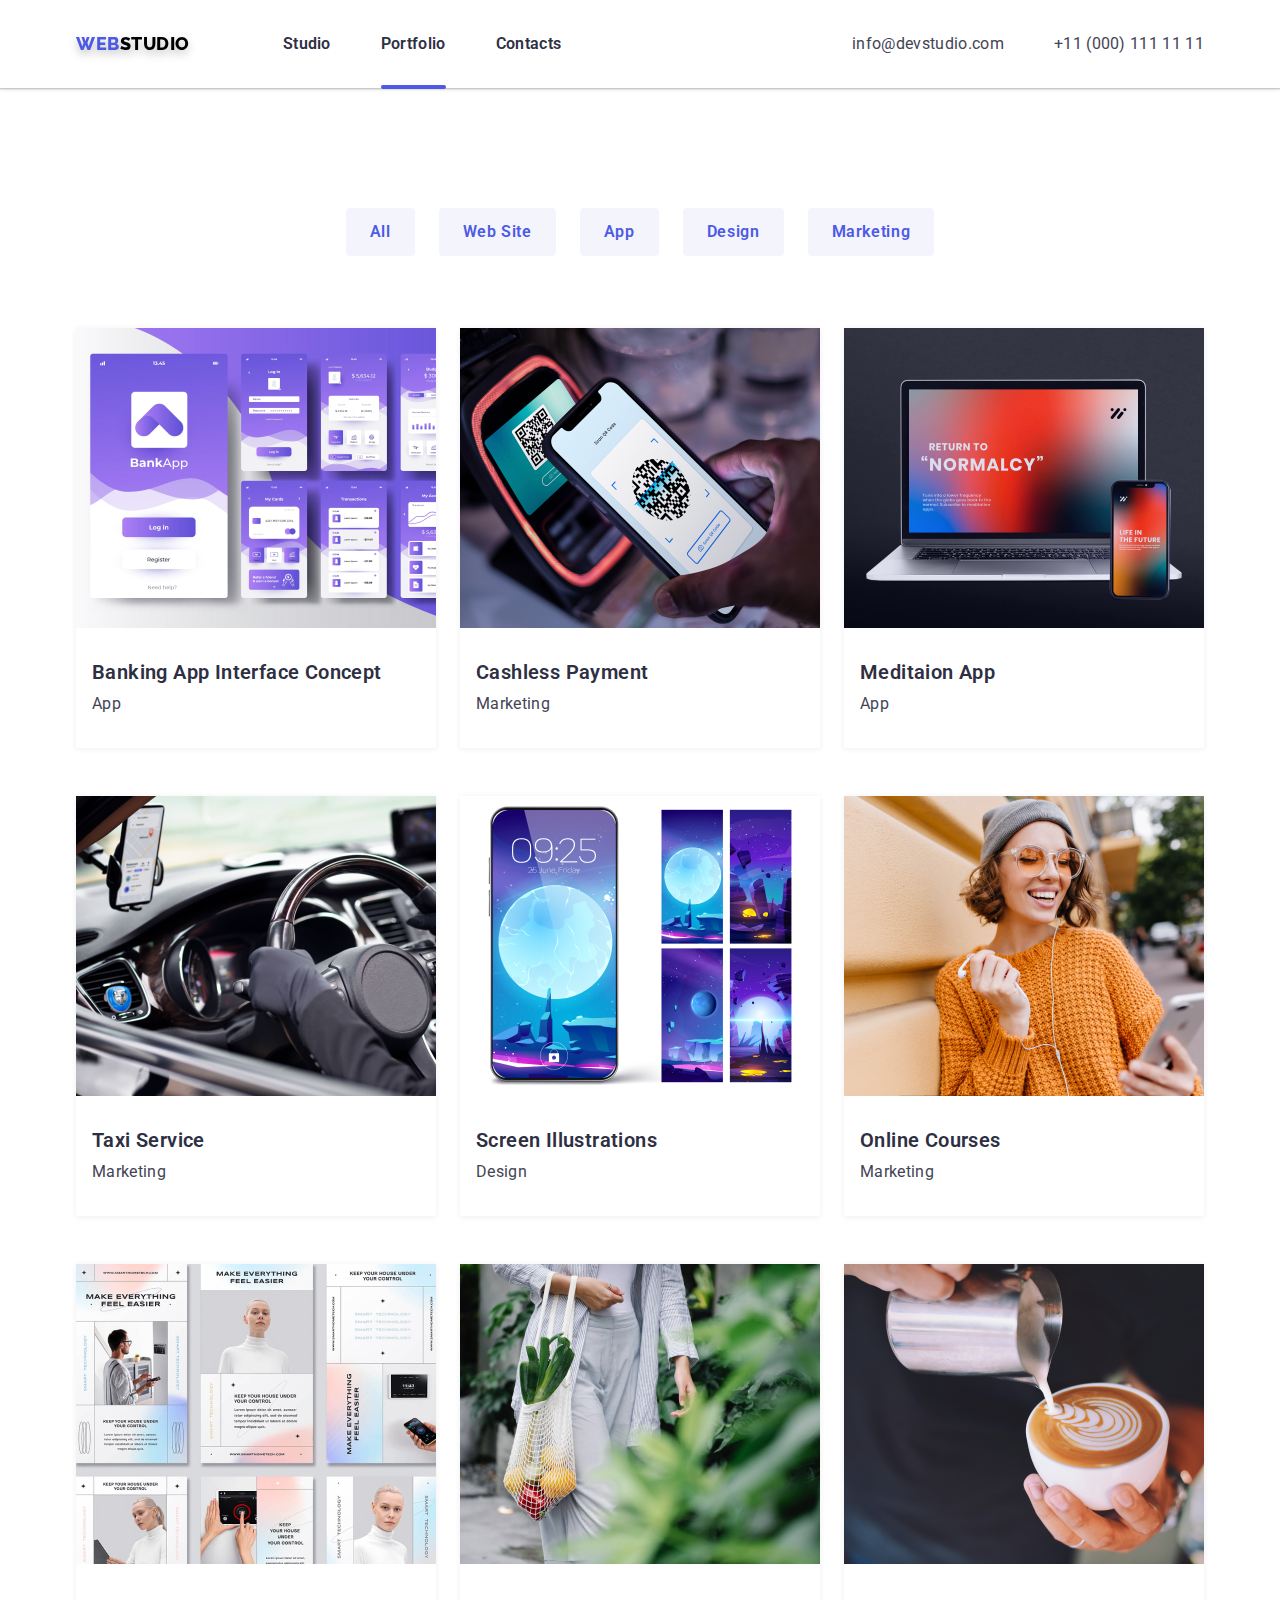
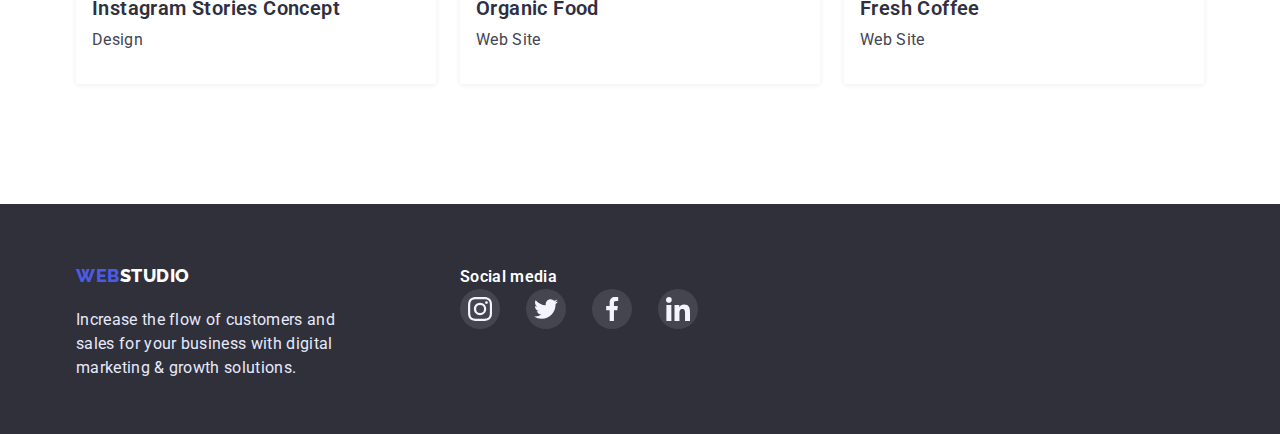
==== portfolio.html @ e04bff32 "nav color" ====
<!DOCTYPE html>
<html lang="uk">

<head>
    <meta charset="UTF-8">
    <meta http-equiv="X-UA-Compatible" content="IE=edge">
    <meta name="viewport" content="width=device-width, initial-scale=1.0">
    <title>Document</title>
    <link rel="stylesheet"
        href="https://cdnjs.cloudflare.com/ajax/libs/modern-normalize/1.1.0/modern-normalize.min.css">
    <link rel="stylesheet" href="./css/style.css">
    <link rel="preconnect" href="https://fonts.googleapis.com">
    <link rel="preconnect" href="https://fonts.gstatic.com" crossorigin>
    <link
        href="https://fonts.googleapis.com/css2?family=Raleway:wght@700&family=Roboto:wght@400;500;700;900&display=swap"
        rel="stylesheet">

</head>

<body>
    <!--верхня лінія-->

    <header class="page-header">
        <div class="container">
            <nav>
                <a href="./index.html" class="logo"><span class="color-logo">Web</span>Studio</a>
                <ul class="site-nav list">
                    <li class="item"> <a href="./index.html" class="link">Studio</a> </li>
                    <li class="item"> <a href="./portfolio.html" class="link current">Portfolio</a> </li>
                    <li class="item"> <a href="/" class="link">Contacts</a> </li>
                </ul>
            </nav>
    
            <ul class="contact list">
                <li class="item"> <a href="mailto:info@devstudio.com">info@devstudio.com</a></li>
    
                <li class="item"> <a href="tel:+110001111111">+11 (000) 111 11 11</a></li>
            </ul>
        </div>
    </header>

    <main>

        <section class="section">
            <div class="container">
                <h1 class="visually-hidden">Портфоліо</h1>

                <ul class="btn list">
                    <li> <button type="button" class="item">All</button></li>
                    <li> <button type="button" class="item">Web Site</button></li>
                    <li> <button type="button" class="item">App</button></li>
                    <li> <button type="button" class="item">Design</button></li>
                    <li> <button type="button" class="item">Marketing</button></li>
                </ul>

                <ul class="port list">
                    <li class="portfolio-card">
                        <a href="" class="link">
                            <div class="overlay-thumb">
                        <img src="./images/first_app.jpg" alt="дизайн додатка" width="360">
                        <p class="overlay-thumb-text">14 Stylish and User-Friendly App Design Concepts · Task Manager App · Calorie Tracker App · Exotic Fruit Ecommerce App ·
                        Cloud Storage App</p>
                            </div>
                        <div class="portfolio-text">
                            <h2 class="port-h">Banking App Interface Concept</h2>
                            <p class="port-about">App</p>
                        </div>
                        </a>
                    </li>
                    <li class="portfolio-card">
                        <a href="" class="link">
                            <div class="overlay-thumb">
                        <img src="./images/payment.jpg" alt="синій фон з написом" width="360">
                    <p class="overlay-thumb-text">14 Stylish and User-Friendly App Design Concepts · Task Manager App · Calorie Tracker App
                        · Exotic Fruit Ecommerce App ·
                        Cloud Storage App</p>
                    </div>
                        <div class="portfolio-text">
                            <h2 class="port-h">Cashless Payment</h2>
                            <p class="port-about">Marketing</p>
                        </div>
                        </a>
                    </li>
                    <li class="portfolio-card">
                        <a href="" class="link">
                            <div class="overlay-thumb">
                        <img src="./images/mobile_app.jpg" alt="додаток" width="360">
                    <p class="overlay-thumb-text">14 Stylish and User-Friendly App Design Concepts · Task Manager App · Calorie Tracker App
                        · Exotic Fruit Ecommerce App ·
                        Cloud Storage App</p>
                    </div>
                        <div class="portfolio-text">
                            <h2 class="port-h">Meditaion App</h2>
                            <p class="port-about">App</p>
                        </div>
                        </a>
                    </li>
                    <li class="portfolio-card">
                        <a href="" class="link">
                            <div class="overlay-thumb">
                        <img src="./images/car.jpg" alt="автомобіль" width="360">
                    <p class="overlay-thumb-text">14 Stylish and User-Friendly App Design Concepts · Task Manager App · Calorie Tracker App
                        · Exotic Fruit Ecommerce App ·
                        Cloud Storage App</p>
                    </div>
                        <div class="portfolio-text">
                            <h2 class="port-h">Taxi Service</h2>
                            <p class="port-about">Marketing</p>
                        </div>
                        </a>
                    </li>
                    <li class="portfolio-card">
                        <a href="" class="link">
                            <div class="overlay-thumb">
                        <img src="./images/wallpaper.jpg" alt="шпалери" width="360">
                    <p class="overlay-thumb-text">14 Stylish and User-Friendly App Design Concepts · Task Manager App · Calorie Tracker App
                        · Exotic Fruit Ecommerce App ·
                        Cloud Storage App</p>
                    </div>
                        <div class="portfolio-text">
                            <h2 class="port-h">Screen Illustrations</h2>
                            <p class="port-about">Design</p>
                        </div>
                        </a>
                    </li>
                    <li class="portfolio-card">
                        <a href="" class="link">
                            <div class="overlay-thumb">
                        <img src="./images/girl.jpg" alt="дівчина" width="360">
                    <p class="overlay-thumb-text">14 Stylish and User-Friendly App Design Concepts · Task Manager App · Calorie Tracker App
                        · Exotic Fruit Ecommerce App ·
                        Cloud Storage App</p>
                    </div>
                        <div class="portfolio-text">
                            <h2 class="port-h">Online Courses</h2>
                            <p class="port-about">Marketing</p>
                        </div>
                        </a>
                    </li>
                    <li class="portfolio-card">
                        <a href="" class="link">
                            <div class="overlay-thumb">
                        <img src="./images/design.jpg" alt="дизайн публікацій" width="360">
                    <p class="overlay-thumb-text">14 Stylish and User-Friendly App Design Concepts · Task Manager App · Calorie Tracker App
                        · Exotic Fruit Ecommerce App ·
                        Cloud Storage App</p>
                    </div>
                        <div class="portfolio-text">
                            <h2 class="port-h">Instagram Stories Concept</h2>
                            <p class="port-about">Design</p>
                        </div>
                        </a>
                    </li>
                    <li class="portfolio-card">
                        <a href="" class="link">
                            <div class="overlay-thumb">
                        <img src="./images/food.jpg" alt="органічна їжа" width="360">
                    <p class="overlay-thumb-text">14 Stylish and User-Friendly App Design Concepts · Task Manager App · Calorie Tracker App
                        · Exotic Fruit Ecommerce App ·
                        Cloud Storage App</p>
                    </div>
                        <div class="portfolio-text">
                            <h2 class="port-h">Organic Food</h2>
                            <p class="port-about">Web Site</p>
                        </div>
                        </a>
                    </li>
                    <li class="portfolio-card">
                        <a href="" class="link">
                            <div class="overlay-thumb">
                        <img src="./images/coffee.png" alt="кава" width="360">
                    <p class="overlay-thumb-text">14 Stylish and User-Friendly App Design Concepts · Task Manager App · Calorie Tracker App
                        · Exotic Fruit Ecommerce App ·
                        Cloud Storage App</p>
                    </div>
                        <div class="portfolio-text">
                            <h2 class="port-h">Fresh Coffee</h2>
                            <p class="port-about">Web Site</p>
                        </div>
                        </a>
                    </li>
                </ul>
            </div>
        </section>

    </main>

    <!--підвал-->
        <footer class="page-footer">
            <div class="container footer-inform">
                <div class="footer-about">
                    <a href="./index.html" class="logo-footer"><span class="color-logo">Web</span>Studio</a>
                    <p class="footer-text">Increase the flow of customers and sales for your business with digital
                        marketing & growth solutions.</p>
                </div>
        
                <div class="footer-social">
                    <span class="footer-social-text">Social media</span>
                    <ul class="list-social">
                        <li class="item-social">
                            <a class="footer-item" href="#">
                                <svg class="footer-link">
                                    <use width="24" height="24" href="./images/icons.svg/symbol-soc.svg#icon-inst"></use>
                                </svg>
                            </a>
                        </li>
                        <li class="item-social">
                            <a class="footer-item" href="#">
                                <svg class="footer-link">
                                    <use width="24" height="24" href="./images/icons.svg/symbol-soc.svg#icon-twit"></use>
                                </svg>
                            </a>
                        </li>
                        <li class="item-social">
                            <a class="footer-item" href="#">
                                <svg class="footer-link">
                                    <use width="24" height="24" href="./images/icons.svg/symbol-soc.svg#icon-face"></use>
                                </svg>
                            </a>
                        </li>
                        <li class="item-social">
                            <a class="footer-item" href="#">
                                <svg class="footer-link">
                                    <use width="24" height="24" href="./images/icons.svg/symbol-soc.svg#icon-link"></use>
                                </svg>
                            </a>
                        </li>
                    </ul>
                </div>
            </div>
        </footer>

</body>

</html>
---- css/style.css ----
body {
    font-family: Roboto;
    color: #212121;
}

h1,
h2,
h3,
h4,
h5,
h6,
p {
    margin-top: 0;
}

/* контейнер для работы */

.page-header .container {
    display: flex;
    align-items: center;
}

.container {
    margin-left: auto;
    margin-right: auto;
    width: 1158px;
    padding-left: 15px;
    padding-right: 15px;

}


/* шапка */
.page-header {
    box-shadow: 0px 2px 1px rgba(46, 47, 66, 0.08), 
    0px 1px 1px rgba(46, 47, 66, 0.16), 
    0px 1px 6px rgba(46, 47, 66, 0.08);
}

a {
    text-decoration: none;
}

.list {
    list-style-type: none;
    margin: 0;
    padding: 0;

}

.logo {
    display: inline-block;

    font-family: 'Raleway';
    font-style: normal;
    font-weight: 800;
    font-size: 18px;
    line-height: 24px;
    letter-spacing: 0.03em;
    color: #000000;
    text-decoration: none;
    text-transform: uppercase;

    filter: drop-shadow(0px 4px 4px rgba(0, 0, 0, 0.25));
}

.color-logo {
    color: #4D5AE5;
}

/* Навігація  */

nav {
    display: flex;
    align-items: center;
}

.site-nav {
    
    display: flex;
    margin-left: 93px;

}


.site-nav .item:not(:last-child) {
    margin-right: 50px;
}

.site-nav .link {
    position: relative;
    display: block;
    padding-top: 32px;
    padding-bottom: 32px;

    font-family: 'Roboto';
    font-style: normal;
    font-weight: 600;
    font-size: 16px;
    line-height: 24px;
    letter-spacing: 0.02em;
    color: #2E2F42;

    transition-property: color;
    transition-duration: 250ms;
    transition-timing-function: cubic-bezier(0.4, 0, 0.2, 1);
}

.site-nav a:hover,
.site-nav a:focus {
    color: #4D5AE5;
}

.link .current {
    position: relative;
    background-color: #4D5AE5;
}


.current::after {
    content: "";
    position: absolute;
    bottom: -1px;
    left: 0;
    width: 100%;
    height: 4px;
    border-radius: 2px;
    background-color: #4D5AE5;
}

/* Контакти */
.contact {
    display: flex;
    margin-left: auto;

}

.contact .item+.item {
    margin-left: 50px;
}

.contact a {
    font-family: 'Roboto';
    font-style: normal;
    font-weight: 400;
    font-size: 16px;
    line-height: 24px;
    letter-spacing: 0.02em;
    color: #434455;

    transition-property: color;
    transition-duration: 250ms;
    transition-timing-function: cubic-bezier(0.4, 0, 0.2, 1);
}

.contact a:hover,
.contact a:focus {
    color: #4D5AE5;
}

/* Ефективні рішення */




.main-inf {

    background: #2F303A;
    text-align: center;
    padding-top: 200px;
    padding-bottom: 200px;

}

.overlay {
    max-width: 1600px;
    height: 600px;
    margin-left: auto;
    margin-right: auto;
    background-image: linear-gradient(to right, rgba(46, 47, 66, 0.7), rgba(46, 47, 66, 0.7)),
        url('../images/people_back.jpg');
    background-position: center;
    background-size: cover;
    background-repeat: no-repeat;
}




.main-text {
    width: 500px;
    margin-left: auto;
    margin-right: auto;
    margin-top: 0;
    margin-bottom: 48px;


    font-family: 'Roboto';
    font-style: normal;
    font-weight: 600;
    font-size: 56px;
    line-height: 60px;
    text-align: center;
    letter-spacing: 0.02em;
    color: #FFFFFF;
}

/* кнопка "Замовити послугу" */

.button-buy {
    padding: 16px 32px;
    display: inline-block;
    border: none;
    background: #4D5AE5;
    box-shadow: 0px 4px 4px rgba(0, 0, 0, 0.15);
    border-radius: 4px;
    font-family: 'Roboto';
    font-style: normal;
    font-weight: 600;
    font-size: 16px;
    line-height: 19px;
    color: #FFFFFF;
    cursor: pointer;
    text-align: center;
    letter-spacing: 0.04em;

    transition-property: background-color;
    transition-duration: 250ms;
    transition-timing-function: cubic-bezier(0.4, 0, 0.2, 1);
}

.button-buy:hover,
.button-buy:focus {

    background: #4D5AE5;
    box-shadow: 0px 1px 6px rgba(46, 47, 66, 0.08), 0px 1px 1px rgba(46, 47, 66, 0.16), 0px 2px 1px rgba(46, 47, 66, 0.08);
    border-radius: 4px;
}

.button-buy:active {
    background: #404BBF;
    box-shadow: 0px 4px 4px rgba(0, 0, 0, 0.15);
    border-radius: 4px;
}

.backdrop.is-hidden {
    visibility: hidden;
    opacity: 0;
    pointer-events: none;
}

.backdrop {
    position: fixed;
    top: 0;
    left: 0;
    width: 100%;
    height: 100%;
    background-color: rgba(46, 47, 66, 0.4);
}

.modal-window {
    
    min-width: 408px;
    min-height: 576px;
    background-color: #FCFCFC;
    box-shadow: 0px 1px 1px rgba(0, 0, 0, 0.14), 0px 1px 3px rgba(0, 0, 0, 0.12), 0px 2px 1px rgba(0, 0, 0, 0.2);
    border-radius: 4px;

    position: absolute;
    padding: 24px;
    top: 50%;
    left: 50%;
    transform: translate(-50%, -50%);
    transition-duration: 250ms;
    transition-timing-function: cubic-bezier(0.4, 0, 0.2, 1);
}

.modal-close {
    width: 24px;
    height: 24px;

}

.button-close {
    display: flex;
    justify-content: center;
    align-items: center;
    margin-left: auto;
    border-radius: 50%;
    background: #E7E9FC;
    border: 1px solid rgba(0, 0, 0, 0.1);
    cursor: pointer;
    width: 24px;
    height: 24px;
}

/* текст заголовка */
.visually-hidden {
    position: absolute;
    white-space: nowrap;
    width: 1px;
    height: 1px;
    overflow: hidden;
    border: 0;
    padding: 0;
    clip: rect(0 0 0 0);
    clip-path: inset(50%);
    margin: -1px;
}

.main-list {
    display: flex;
}



.icons {
    display: flex;
    align-items: center;
    justify-content: center;
    height: 112px;
    background-color: #F4F4FD;
    border-radius: 4px;
    margin-bottom: 8px;
}

.preority-icons {
    width: 70px;
    height: 70px;
    fill: currentColor;
}

.main-list .item:not(:last-child) {
    margin-right: 24px;
}

.main-list li {
    width: calc((100% - 90px) / 4);
}



.main-h {
    margin-top: 0;
    margin-bottom: 10px;
    font-family: 'Roboto';
    font-style: normal;
    font-weight: 600;
    font-size: 20px;
    line-height: 24px;
    letter-spacing: 0.02em;
    color: #2E2F42;



}

.main-about {
    margin-top: 0;
    margin-bottom: 0;
    font-family: 'Roboto';
    font-style: normal;
    font-weight: 400;
    font-size: 16px;
    line-height: 24px;
    letter-spacing: 0.02em;
    color: #434455;
}

.name-card {
    width: calc((100% - 90px) / 4);
    background-color: #fff;
    border-radius: 0px 0px 4px 4px;
    box-shadow: 0px 1px 3px rgba(0, 0, 0, 0.12),
        0px 1px 1px rgba(0, 0, 0, 0.14),
        0px 2px 1px rgba(0, 0, 0, 0.2);
}

.name img {
    display: block;
}

.name {
    text-align: center;
    display: flex;
    justify-content: space-between;
    gap: 30px;
}

.position {
    width: 264px;
    padding-bottom: 30px;
    padding-top: 30px;
}

.name-style {
    margin-bottom: 10px;

    font-family: 'Roboto';
    font-style: normal;
    font-weight: 600;
    font-size: 20px;
    line-height: 24px;
    text-align: center;
    letter-spacing: 0.02em;
    color: #2E2F42;
}

.name-pos {
    margin: 0;
    font-family: 'Roboto';
    font-style: normal;
    font-weight: 400;
    font-size: 16px;
    line-height: 24px;
    text-align: center;
    letter-spacing: 0.02em;
    color: #434455;
}

.team-soclist {
    padding: 0;
    display: flex;
    justify-content: center;
    gap: 10px;
    margin-top: 8px;
    list-style-type: none;
}

.team-socitem {
    width: 40px;
    height: 40px;
}

.team-soclist {
    
    justify-content: space-evenly;
}

.team-soclink {
    width: 40px;
    height: 40px;
    background-color: #4D5AE5;
    border-radius: 50%;
    display: flex;
    align-items: center;
    justify-content: center;
}

.team-icon {
    width: 16px;
    height: 16px;
}

.company-h {
    background: #F5F4FA;

}

.company-list img {
    display: block;
}

.company-list {
    display: flex;
    justify-content: space-between;
}

.title {
    margin-top: 0;
    margin-bottom: 50px;
    text-align: center;
    font-family: 'Roboto';
    font-style: normal;
    font-weight: 700;
    font-size: 36px;
    line-height: 42px;
    text-align: center;
    letter-spacing: 0.03em;
    color: #212121;
}

/* компанії */

.custom {

    display: flex;
    justify-content: space-between;
}


.customers-link {
    display: flex;
    justify-content: center;
    align-items: center;
    width: 168px;
    height: 88px;
    border: 1px solid #8E8F99;
    border-radius: 4px;
    fill: #8E8F99;

    transition-property: fill, border, border-radius;
    transition-duration: 250ms;
    transition-timing-function: cubic-bezier(0.4, 0, 0.2, 1);
}

.customers-link:hover, .customers-link:focus {
    border: 1px solid #4D5AE5;
    border-radius: 4px;
    fill: #4D5AE5;
}


.customers-icon {
    width: 104px;
    height: 56px;
    margin: 0;
    align-content: center;
    color: currentColor;
   
}



/* підвал */




.logo-footer {
    display: block;
    margin-bottom: 20px;
}

.page-footer .container {
    display: flex;
    align-items: baseline;
}

.page-footer {
    background: #2F303A;
    padding-top: 60px;
    padding-bottom: 60px;
}

.logo-footer {
    display: inline-block;
    font-family: 'Raleway';
    font-style: normal;
    font-weight: 800;
    font-size: 18px;
    line-height: 24px;
    letter-spacing: 0.03em;
    color: #FFFFFF;
    text-decoration: none;
    text-transform: uppercase;
}


.footer-social {
    margin-left: 120px;
}

.footer-social-text {
    font-family: 'Roboto';
    font-style: normal;
    font-weight: 600;
    font-size: 16px;
    line-height: 24px;
    letter-spacing: 0.02em;
    color: #FFFFFF;
    
    margin-bottom: 16px;
}

.list-social {
    list-style-type: none;
    margin: 0;
    padding: 0;
}

.add li:not(:last-child) {
    margin-bottom: 6px;
}

.footer-about {
    width: 264px;
    height: 110px;
}

.footer-text {
    font-family: 'Roboto';
    font-style: normal;
    font-weight: 400;
    font-size: 16px;
    line-height: 24px;
    letter-spacing: 0.02em;
    color: #E7E9FC;
}

.contact-foot a {
    font-family: 'Roboto';
    font-style: normal;
    font-weight: 400;
    font-size: 14px;
    line-height: 24px;
    letter-spacing: 0.03em;
    color: #FFFFFF99
}

.list-social {
    display: flex;
    justify-content: center;
    gap: 10px;
    padding: 0;
}

.item-social {
    width: 40px;
    height: 40px;
}

.item-social:not(:last-child) {
    margin-right: 16px;
}

.footer-item {
    display: flex;
    width: 100%;
    height: 100%;
    background-color: rgba(255, 255, 255, 0.1);
    border-radius: 50%;

    transition-property: background-color;
    transition-duration: 250ms;
    transition-timing-function: cubic-bezier(0.4, 0, 0.2, 1);
}

.footer-item:hover, .footer-item:focus {
    background-color: #31D0AA;;
}
.footer-link {
    padding: 8px 8px;
}



/* ПОРТФОЛІО */



.btn {
    display: flex;
    gap: 24px;
    justify-content: center;
    margin-bottom: 72px;


}

.btn .item {
    margin: 0;
    padding: 12px 24px;

    cursor: pointer;
    border: none;
    background: #F4F4FD;
    border-radius: 4px;
    font-family: 'Roboto';
    font-style: normal;
    font-weight: 600;
    font-size: 16px;
    line-height: 24px;
    text-align: center;
    letter-spacing: 0.04em;
    color: #4D5AE5;

    transition-property: background-color, color;
    transition-duration: 250ms;
    transition-timing-function: cubic-bezier(0.4, 0, 0.2, 1);

}

.btn .item:hover,
.btn .item:focus {
    color: #fff;
    background: #4D5AE5;
    box-shadow: 0px 3px 1px rgba(0, 0, 0, 0.1), 0px 2px 1px rgba(0, 0, 0, 0.08), 0px 2px 2px rgba(0, 0, 0, 0.12);
    border-radius: 4px;

}

.portfolio-card {
    background: #FFFFFF;
    margin-right: 24px;
    margin-bottom: 48px;
    width: calc((100% - 48px) / 3);    
    box-shadow: 0px 1px 6px rgba(46, 47, 66, 0.08);
    
    transition-property: box-shadow;
    transition-duration: 250ms;
    transition-timing-function: cubic-bezier(0.4, 0, 0.2, 1);

    overflow: hidden;
}

.portfolio-card:hover, .portfolio-card:focus {
    box-shadow: 0px 1px 6px rgba(46, 47, 66, 0.08), 0px 1px 1px 
        rgba(46, 47, 66, 0.16), 0px 2px 1px rgba(46, 47, 66, 0.08);
}

.portfolio-card img {
    display: block;
}

.overlay-thumb-text {
    position: absolute;
    top: 0;
    left: 0;
    display: flex;
    align-items: center;
    justify-content: center;
    font-weight: 400;
    width: 100%;
    height: 100%;
    padding: 0 24px;
    font-family: 'Roboto';
    font-style: normal;
    font-weight: 400;
    font-size: 16px;
    line-height: 24px;
    letter-spacing: 0.02em;
    color: #F4F4FD;

    overflow: hidden;
    transform: translateY(360px);
    transition: transform 250ms cubic-bezier(0.4, 0, 0.2, 1);
}

 .portfolio-card .link:hover .overlay-thumb-text, 
 .portfolio-card .link:focus .overlay-thumb-text {
     transform: translateY(0);
 }


.overlay-thumb {
    position: relative;
    overflow: hidden;
}

.overlay-thumb::before {
    position: absolute;
    display: inline-block;
    content: '';
    width: 100%;
    height: 100%;
    background-color: #4D5AE5;

    transform: translateY(300px);
    transition-property: opacity;
    transition: transform 250ms cubic-bezier(0.4, 0, 0.2, 1);
    
}

.portfolio-card .link:hover .overlay-thumb::before {
    transform: translateY(0);
}

.portfolio-card .link:focus .overlay-thumb::before {
    transform: translateY(0);
}


.portfolio-text {
    width: 360px;
    padding: 32px 16px;

}

.port-h {
    margin-bottom: 8px;

    font-family: 'Roboto';
    font-style: normal;
    font-weight: 600;
    font-size: 20px;
    line-height: 24px;
    letter-spacing: 0.02em;
    color: #2E2F42;


}

.port-about {
    margin: 0;
    font-family: 'Roboto';
    font-style: normal;
    font-weight: 400;
    font-size: 16px;
    line-height: 24px;
    letter-spacing: 0.02em;
    color: #434455;
}

.section {
    padding-top: 120px;
    padding-bottom: 120px;
}

.section.no-padding {
    padding-top: 0;
}

.port {
    display: flex;
    flex-wrap: wrap;
}

.portfolio-card:nth-child(3n) {
    margin-right: 0;
}

.portfolio-card:nth-last-child(-n + 3) {
    margin-bottom: 0;
}
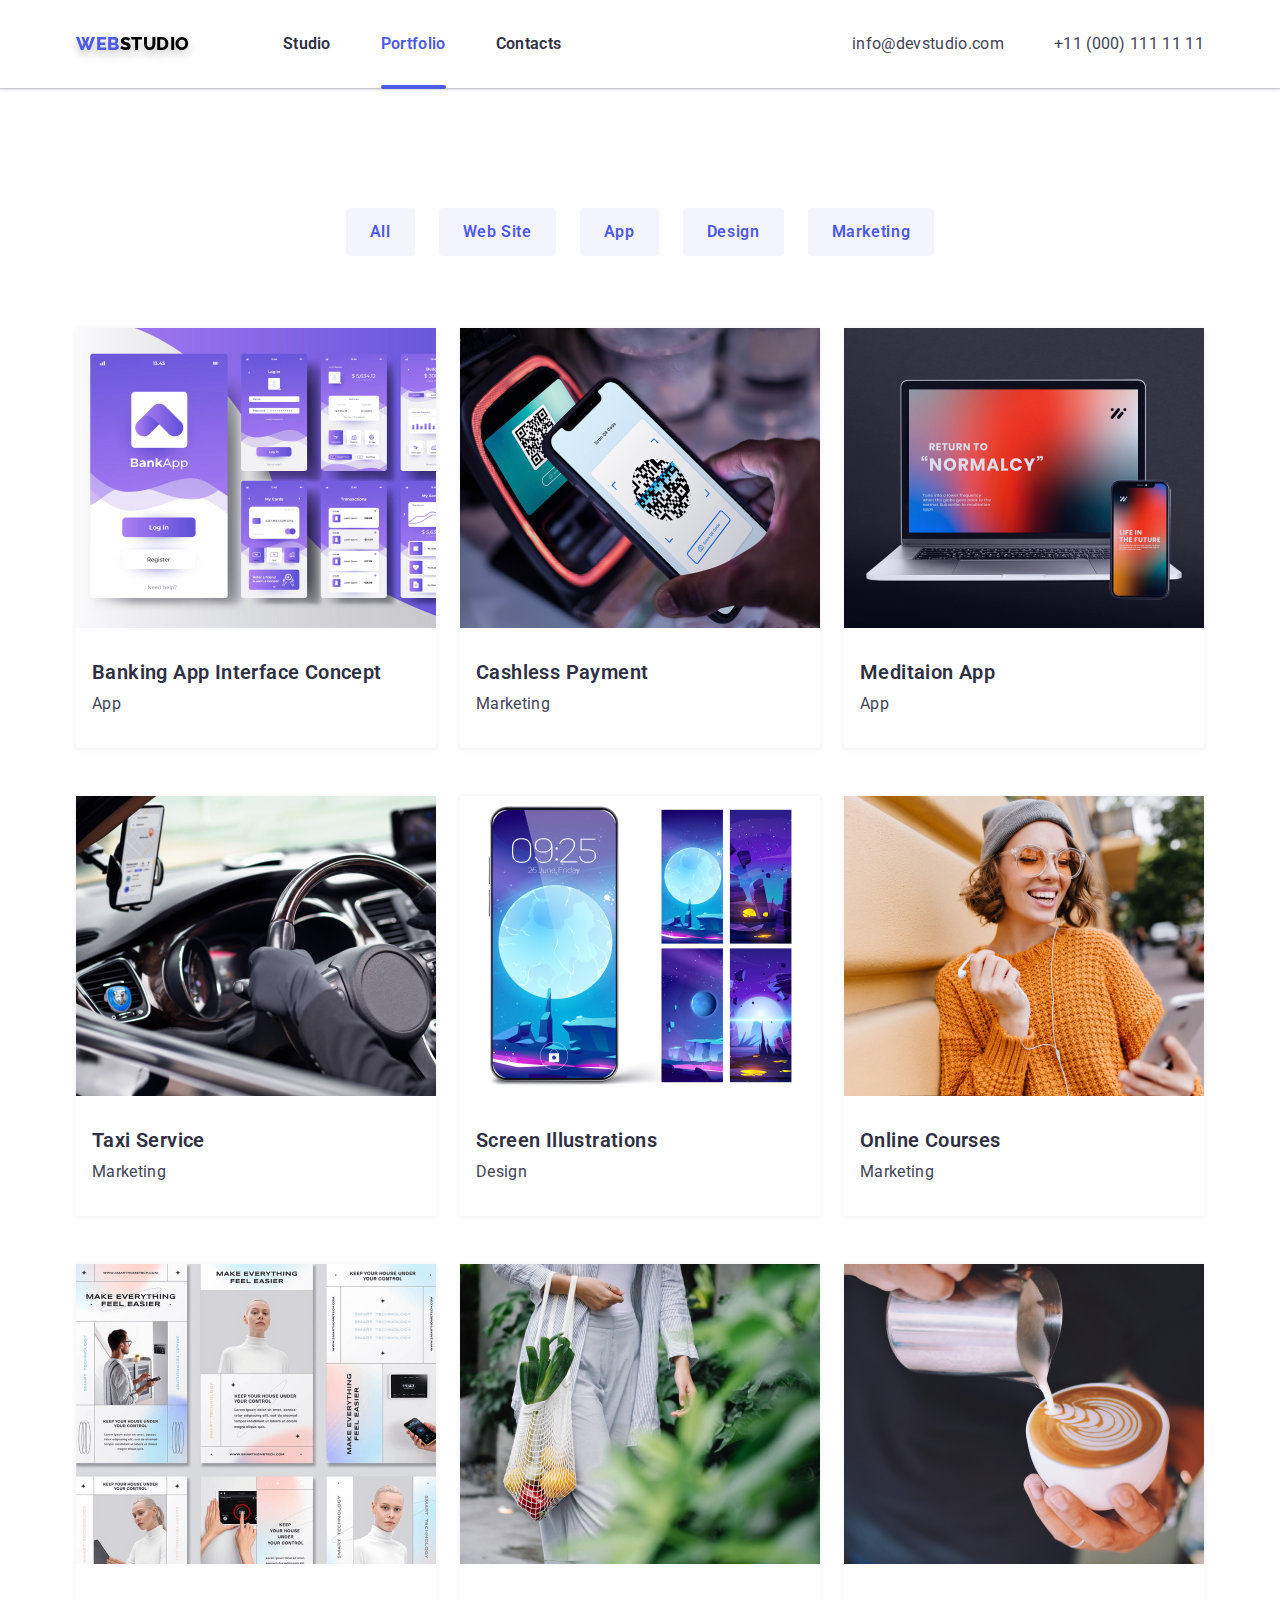
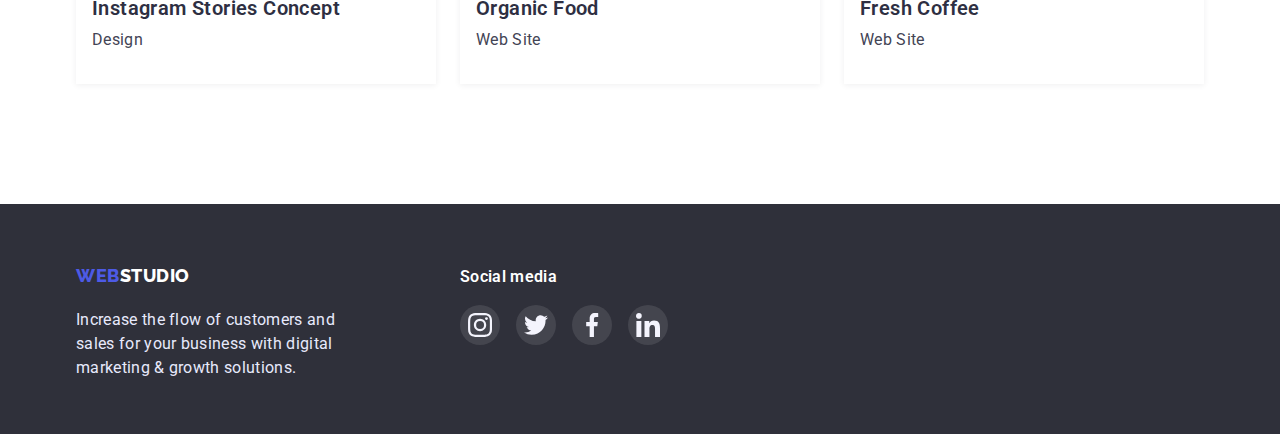
==== commit f853c513: "hw5" ====
--- a/portfolio.html
+++ b/portfolio.html
@@ -26,7 +26,7 @@
                 <a href="./index.html" class="logo"><span class="color-logo">Web</span>Studio</a>
                 <ul class="site-nav list">
                     <li class="item"> <a href="./index.html" class="link">Studio</a> </li>
-                    <li class="item"> <a href="./portfolio.html" class="link current">Portfolio</a> </li>
+                    <li class="item"> <a href="./portfolio.html" class="current">Portfolio</a> </li>
                     <li class="item"> <a href="/" class="link">Contacts</a> </li>
                 </ul>
             </nav>
@@ -195,7 +195,7 @@
                 </div>
         
                 <div class="footer-social">
-                    <span class="footer-social-text">Social media</span>
+                    <h2 class="footer-social-text">Social media</h2>
                     <ul class="list-social">
                         <li class="item-social">
                             <a class="footer-item" href="#">
@@ -226,8 +226,13 @@
                             </a>
                         </li>
                     </ul>
+                    <!-- <div class="form">
+                        <h2 class="form-name">Subscribe</h2>
+                    </div> -->
+
                 </div>
-            </div>
+        
+        
         </footer>
 
 </body>
--- a/css/style.css
+++ b/css/style.css
@@ -87,6 +87,23 @@
     margin-right: 50px;
 }
 
+
+
+.current {
+    position: relative;
+    display: block;
+    padding-top: 32px;
+    padding-bottom: 32px;
+        
+    font-family: 'Roboto';
+    font-style: normal;
+    font-weight: 600;
+    font-size: 16px;
+    line-height: 24px;
+    letter-spacing: 0.02em;
+    color: #4D5AE5;
+}
+
 .site-nav .link {
     position: relative;
     display: block;
@@ -101,23 +118,11 @@
     letter-spacing: 0.02em;
     color: #2E2F42;
 
-    transition-property: color;
-    transition-duration: 250ms;
-    transition-timing-function: cubic-bezier(0.4, 0, 0.2, 1);
-}
-
-.site-nav a:hover,
-.site-nav a:focus {
-    color: #4D5AE5;
-}
-
-.link .current {
-    position: relative;
-    background-color: #4D5AE5;
-}
-
-
-.current::after {
+
+}
+
+
+.site-nav .current::after {
     content: "";
     position: absolute;
     bottom: -1px;
@@ -126,6 +131,7 @@
     height: 4px;
     border-radius: 2px;
     background-color: #4D5AE5;
+
 }
 
 /* Контакти */
@@ -256,6 +262,7 @@
     width: 100%;
     height: 100%;
     background-color: rgba(46, 47, 66, 0.4);
+    transition: visibility 250ms, opacity 250ms;
 }
 
 .modal-window {
@@ -313,7 +320,6 @@
 }
 
 
-
 .icons {
     display: flex;
     align-items: center;
@@ -445,6 +451,13 @@
     display: flex;
     align-items: center;
     justify-content: center;
+    transition-property: background-color;
+    transition-duration: 250ms;
+    transition-timing-function: cubic-bezier(0.4, 0, 0.2, 1);
+}
+
+.team-soclink:hover, .team-soclink:focus {
+    background-color: #404BBF;
 }
 
 .team-icon {
@@ -499,7 +512,7 @@
     border-radius: 4px;
     fill: #8E8F99;
 
-    transition-property: fill, border, border-radius;
+    transition-property: fill, border;
     transition-duration: 250ms;
     transition-timing-function: cubic-bezier(0.4, 0, 0.2, 1);
 }
@@ -520,12 +533,7 @@
    
 }
 
-
-
 /* підвал */
-
-
-
 
 .logo-footer {
     display: block;
@@ -577,6 +585,8 @@
     list-style-type: none;
     margin: 0;
     padding: 0;
+    display: flex;
+    justify-content: center;
 }
 
 .add li:not(:last-child) {
@@ -608,12 +618,7 @@
     color: #FFFFFF99
 }
 
-.list-social {
-    display: flex;
-    justify-content: center;
-    gap: 10px;
-    padding: 0;
-}
+
 
 .item-social {
     width: 40px;
@@ -644,18 +649,13 @@
 }
 
 
-
 /* ПОРТФОЛІО */
-
-
 
 .btn {
     display: flex;
     gap: 24px;
     justify-content: center;
     margin-bottom: 72px;
-
-
 }
 
 .btn .item {
@@ -675,7 +675,7 @@
     letter-spacing: 0.04em;
     color: #4D5AE5;
 
-    transition-property: background-color, color;
+    transition-property: background-color, color, box-shadow;
     transition-duration: 250ms;
     transition-timing-function: cubic-bezier(0.4, 0, 0.2, 1);
 
@@ -686,7 +686,6 @@
     color: #fff;
     background: #4D5AE5;
     box-shadow: 0px 3px 1px rgba(0, 0, 0, 0.1), 0px 2px 1px rgba(0, 0, 0, 0.08), 0px 2px 2px rgba(0, 0, 0, 0.12);
-    border-radius: 4px;
 
 }
 
@@ -720,10 +719,9 @@
     display: flex;
     align-items: center;
     justify-content: center;
-    font-weight: 400;
     width: 100%;
     height: 100%;
-    padding: 0 24px;
+    padding: 40px 32px 120px;
     font-family: 'Roboto';
     font-style: normal;
     font-weight: 400;
